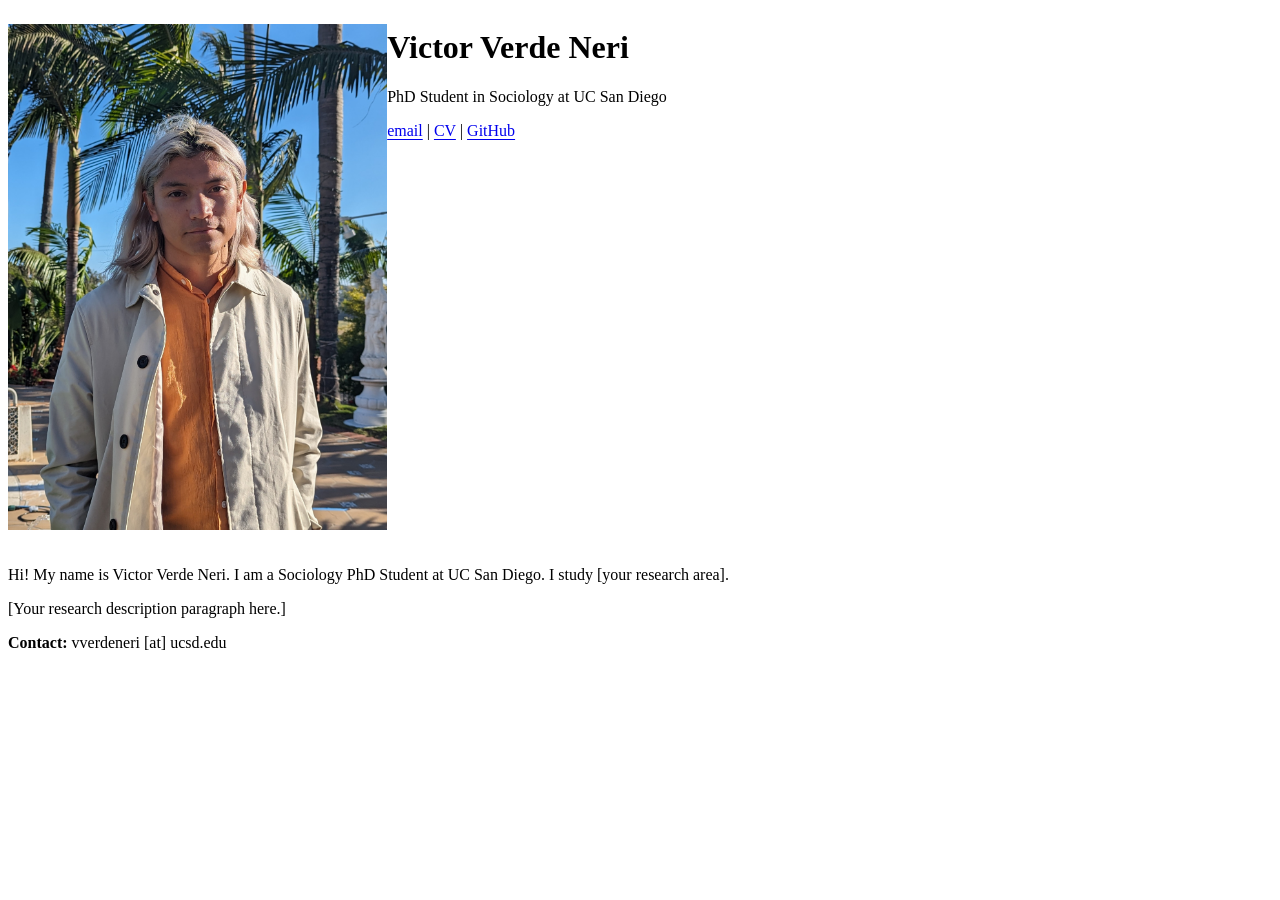
==== docs/index.html @ c23c1cbe "initial site" ====
<!DOCTYPE html>
<html xmlns="http://www.w3.org/1999/xhtml" lang="en" xml:lang="en"><head>

<meta charset="utf-8">
<meta name="generator" content="quarto-1.8.27">

<meta name="viewport" content="width=device-width, initial-scale=1.0, user-scalable=yes">


<title>Victor Verde Neri</title>
<style>
code{white-space: pre-wrap;}
span.smallcaps{font-variant: small-caps;}
div.columns{display: flex; gap: min(4vw, 1.5em);}
div.column{flex: auto; overflow-x: auto;}
div.hanging-indent{margin-left: 1.5em; text-indent: -1.5em;}
ul.task-list{list-style: none;}
ul.task-list li input[type="checkbox"] {
  width: 0.8em;
  margin: 0 0.8em 0.2em -1em; /* quarto-specific, see https://github.com/quarto-dev/quarto-cli/issues/4556 */ 
  vertical-align: middle;
}
.display.math{display: block; text-align: center; margin: 0.5rem auto;}
</style>


<script src="site_libs/clipboard/clipboard.min.js"></script>
<script src="site_libs/quarto-html/tabby.min.js"></script>
<script src="site_libs/quarto-html/popper.min.js"></script>
<script src="site_libs/quarto-html/tippy.umd.min.js"></script>
<script src="site_libs/quarto-html/anchor.min.js"></script>
<link href="site_libs/quarto-html/tippy.css" rel="stylesheet">
<link href="site_libs/quarto-html/light-border.css" rel="stylesheet">
<link href="site_libs/quarto-html/quarto-html-734cb40618f438257b19a1e532635a32.min.css" rel="stylesheet" append-hash="true" data-mode="light">
<link href="site_libs/quarto-html/quarto-syntax-highlighting-ed96de9b727972fe78a7b5d16c58bf87.css" rel="stylesheet" id="quarto-text-highlighting-styles">


</head>

<body>





<div class="columns">
<div class="column" style="width:30%;">
<p><img src="photo.jpg" class="img-fluid"></p>
</div><div class="column" style="width:70%;">
<h1 id="victor-verde-neri">Victor Verde Neri</h1>
<p>PhD Student in Sociology at UC San Diego</p>
<p><a href="mailto:vverdeneri@ucsd.edu">email</a> | <a href=".\cv">CV</a> | <a href="https://github.com/...">GitHub</a></p>
</div>
</div>
<p>Hi! My name is Victor Verde Neri. I am a Sociology PhD Student at UC San Diego. I study [your research area].</p>
<p>[Your research description paragraph here.]</p>
<p><strong>Contact:</strong> vverdeneri [at] ucsd.edu</p>


<script id="quarto-html-after-body" type="application/javascript">
  window.document.addEventListener("DOMContentLoaded", function (event) {
    const tabsets =  window.document.querySelectorAll(".panel-tabset-tabby")
    tabsets.forEach(function(tabset) {
      const tabby = new Tabby('#' + tabset.id);
    });
    const icon = "";
    const anchorJS = new window.AnchorJS();
    anchorJS.options = {
      placement: 'right',
      icon: icon
    };
    anchorJS.add('.anchored');
    const isCodeAnnotation = (el) => {
      for (const clz of el.classList) {
        if (clz.startsWith('code-annotation-')) {                     
          return true;
        }
      }
      return false;
    }
    const onCopySuccess = function(e) {
      // button target
      const button = e.trigger;
      // don't keep focus
      button.blur();
      // flash "checked"
      button.classList.add('code-copy-button-checked');
      var currentTitle = button.getAttribute("title");
      button.setAttribute("title", "Copied!");
      let tooltip;
      if (window.bootstrap) {
        button.setAttribute("data-bs-toggle", "tooltip");
        button.setAttribute("data-bs-placement", "left");
        button.setAttribute("data-bs-title", "Copied!");
        tooltip = new bootstrap.Tooltip(button, 
          { trigger: "manual", 
            customClass: "code-copy-button-tooltip",
            offset: [0, -8]});
        tooltip.show();    
      }
      setTimeout(function() {
        if (tooltip) {
          tooltip.hide();
          button.removeAttribute("data-bs-title");
          button.removeAttribute("data-bs-toggle");
          button.removeAttribute("data-bs-placement");
        }
        button.setAttribute("title", currentTitle);
        button.classList.remove('code-copy-button-checked');
      }, 1000);
      // clear code selection
      e.clearSelection();
    }
    const getTextToCopy = function(trigger) {
      const outerScaffold = trigger.parentElement.cloneNode(true);
      const codeEl = outerScaffold.querySelector('code');
      for (const childEl of codeEl.children) {
        if (isCodeAnnotation(childEl)) {
          childEl.remove();
        }
      }
      return codeEl.innerText;
    }
    const clipboard = new window.ClipboardJS('.code-copy-button:not([data-in-quarto-modal])', {
      text: getTextToCopy
    });
    clipboard.on('success', onCopySuccess);
    if (window.document.getElementById('quarto-embedded-source-code-modal')) {
      const clipboardModal = new window.ClipboardJS('.code-copy-button[data-in-quarto-modal]', {
        text: getTextToCopy,
        container: window.document.getElementById('quarto-embedded-source-code-modal')
      });
      clipboardModal.on('success', onCopySuccess);
    }
      var localhostRegex = new RegExp(/^(?:http|https):\/\/localhost\:?[0-9]*\//);
      var mailtoRegex = new RegExp(/^mailto:/);
        var filterRegex = new RegExp('/' + window.location.host + '/');
      var isInternal = (href) => {
          return filterRegex.test(href) || localhostRegex.test(href) || mailtoRegex.test(href);
      }
      // Inspect non-navigation links and adorn them if external
     var links = window.document.querySelectorAll('a[href]:not(.nav-link):not(.navbar-brand):not(.toc-action):not(.sidebar-link):not(.sidebar-item-toggle):not(.pagination-link):not(.no-external):not([aria-hidden]):not(.dropdown-item):not(.quarto-navigation-tool):not(.about-link)');
      for (var i=0; i<links.length; i++) {
        const link = links[i];
        if (!isInternal(link.href)) {
          // undo the damage that might have been done by quarto-nav.js in the case of
          // links that we want to consider external
          if (link.dataset.originalHref !== undefined) {
            link.href = link.dataset.originalHref;
          }
        }
      }
    function tippyHover(el, contentFn, onTriggerFn, onUntriggerFn) {
      const config = {
        allowHTML: true,
        maxWidth: 500,
        delay: 100,
        arrow: false,
        appendTo: function(el) {
            return el.parentElement;
        },
        interactive: true,
        interactiveBorder: 10,
        theme: 'light-border',
        placement: 'bottom-start',
      };
      if (contentFn) {
        config.content = contentFn;
      }
      if (onTriggerFn) {
        config.onTrigger = onTriggerFn;
      }
      if (onUntriggerFn) {
        config.onUntrigger = onUntriggerFn;
      }
      window.tippy(el, config); 
    }
    const noterefs = window.document.querySelectorAll('a[role="doc-noteref"]');
    for (var i=0; i<noterefs.length; i++) {
      const ref = noterefs[i];
      tippyHover(ref, function() {
        // use id or data attribute instead here
        let href = ref.getAttribute('data-footnote-href') || ref.getAttribute('href');
        try { href = new URL(href).hash; } catch {}
        const id = href.replace(/^#\/?/, "");
        const note = window.document.getElementById(id);
        if (note) {
          return note.innerHTML;
        } else {
          return "";
        }
      });
    }
    const xrefs = window.document.querySelectorAll('a.quarto-xref');
    const processXRef = (id, note) => {
      // Strip column container classes
      const stripColumnClz = (el) => {
        el.classList.remove("page-full", "page-columns");
        if (el.children) {
          for (const child of el.children) {
            stripColumnClz(child);
          }
        }
      }
      stripColumnClz(note)
      if (id === null || id.startsWith('sec-')) {
        // Special case sections, only their first couple elements
        const container = document.createElement("div");
        if (note.children && note.children.length > 2) {
          container.appendChild(note.children[0].cloneNode(true));
          for (let i = 1; i < note.children.length; i++) {
            const child = note.children[i];
            if (child.tagName === "P" && child.innerText === "") {
              continue;
            } else {
              container.appendChild(child.cloneNode(true));
              break;
            }
          }
          if (window.Quarto?.typesetMath) {
            window.Quarto.typesetMath(container);
          }
          return container.innerHTML
        } else {
          if (window.Quarto?.typesetMath) {
            window.Quarto.typesetMath(note);
          }
          return note.innerHTML;
        }
      } else {
        // Remove any anchor links if they are present
        const anchorLink = note.querySelector('a.anchorjs-link');
        if (anchorLink) {
          anchorLink.remove();
        }
        if (window.Quarto?.typesetMath) {
          window.Quarto.typesetMath(note);
        }
        if (note.classList.contains("callout")) {
          return note.outerHTML;
        } else {
          return note.innerHTML;
        }
      }
    }
    for (var i=0; i<xrefs.length; i++) {
      const xref = xrefs[i];
      tippyHover(xref, undefined, function(instance) {
        instance.disable();
        let url = xref.getAttribute('href');
        let hash = undefined; 
        if (url.startsWith('#')) {
          hash = url;
        } else {
          try { hash = new URL(url).hash; } catch {}
        }
        if (hash) {
          const id = hash.replace(/^#\/?/, "");
          const note = window.document.getElementById(id);
          if (note !== null) {
            try {
              const html = processXRef(id, note.cloneNode(true));
              instance.setContent(html);
            } finally {
              instance.enable();
              instance.show();
            }
          } else {
            // See if we can fetch this
            fetch(url.split('#')[0])
            .then(res => res.text())
            .then(html => {
              const parser = new DOMParser();
              const htmlDoc = parser.parseFromString(html, "text/html");
              const note = htmlDoc.getElementById(id);
              if (note !== null) {
                const html = processXRef(id, note);
                instance.setContent(html);
              } 
            }).finally(() => {
              instance.enable();
              instance.show();
            });
          }
        } else {
          // See if we can fetch a full url (with no hash to target)
          // This is a special case and we should probably do some content thinning / targeting
          fetch(url)
          .then(res => res.text())
          .then(html => {
            const parser = new DOMParser();
            const htmlDoc = parser.parseFromString(html, "text/html");
            const note = htmlDoc.querySelector('main.content');
            if (note !== null) {
              // This should only happen for chapter cross references
              // (since there is no id in the URL)
              // remove the first header
              if (note.children.length > 0 && note.children[0].tagName === "HEADER") {
                note.children[0].remove();
              }
              const html = processXRef(null, note);
              instance.setContent(html);
            } 
          }).finally(() => {
            instance.enable();
            instance.show();
          });
        }
      }, function(instance) {
      });
    }
        let selectedAnnoteEl;
        const selectorForAnnotation = ( cell, annotation) => {
          let cellAttr = 'data-code-cell="' + cell + '"';
          let lineAttr = 'data-code-annotation="' +  annotation + '"';
          const selector = 'span[' + cellAttr + '][' + lineAttr + ']';
          return selector;
        }
        const selectCodeLines = (annoteEl) => {
          const doc = window.document;
          const targetCell = annoteEl.getAttribute("data-target-cell");
          const targetAnnotation = annoteEl.getAttribute("data-target-annotation");
          const annoteSpan = window.document.querySelector(selectorForAnnotation(targetCell, targetAnnotation));
          const lines = annoteSpan.getAttribute("data-code-lines").split(",");
          const lineIds = lines.map((line) => {
            return targetCell + "-" + line;
          })
          let top = null;
          let height = null;
          let parent = null;
          if (lineIds.length > 0) {
              //compute the position of the single el (top and bottom and make a div)
              const el = window.document.getElementById(lineIds[0]);
              top = el.offsetTop;
              height = el.offsetHeight;
              parent = el.parentElement.parentElement;
            if (lineIds.length > 1) {
              const lastEl = window.document.getElementById(lineIds[lineIds.length - 1]);
              const bottom = lastEl.offsetTop + lastEl.offsetHeight;
              height = bottom - top;
            }
            if (top !== null && height !== null && parent !== null) {
              // cook up a div (if necessary) and position it 
              let div = window.document.getElementById("code-annotation-line-highlight");
              if (div === null) {
                div = window.document.createElement("div");
                div.setAttribute("id", "code-annotation-line-highlight");
                div.style.position = 'absolute';
                parent.appendChild(div);
              }
              div.style.top = top - 2 + "px";
              div.style.height = height + 4 + "px";
              div.style.left = 0;
              let gutterDiv = window.document.getElementById("code-annotation-line-highlight-gutter");
              if (gutterDiv === null) {
                gutterDiv = window.document.createElement("div");
                gutterDiv.setAttribute("id", "code-annotation-line-highlight-gutter");
                gutterDiv.style.position = 'absolute';
                const codeCell = window.document.getElementById(targetCell);
                const gutter = codeCell.querySelector('.code-annotation-gutter');
                gutter.appendChild(gutterDiv);
              }
              gutterDiv.style.top = top - 2 + "px";
              gutterDiv.style.height = height + 4 + "px";
            }
            selectedAnnoteEl = annoteEl;
          }
        };
        const unselectCodeLines = () => {
          const elementsIds = ["code-annotation-line-highlight", "code-annotation-line-highlight-gutter"];
          elementsIds.forEach((elId) => {
            const div = window.document.getElementById(elId);
            if (div) {
              div.remove();
            }
          });
          selectedAnnoteEl = undefined;
        };
          // Handle positioning of the toggle
      window.addEventListener(
        "resize",
        throttle(() => {
          elRect = undefined;
          if (selectedAnnoteEl) {
            selectCodeLines(selectedAnnoteEl);
          }
        }, 10)
      );
      function throttle(fn, ms) {
      let throttle = false;
      let timer;
        return (...args) => {
          if(!throttle) { // first call gets through
              fn.apply(this, args);
              throttle = true;
          } else { // all the others get throttled
              if(timer) clearTimeout(timer); // cancel #2
              timer = setTimeout(() => {
                fn.apply(this, args);
                timer = throttle = false;
              }, ms);
          }
        };
      }
        // Attach click handler to the DT
        const annoteDls = window.document.querySelectorAll('dt[data-target-cell]');
        for (const annoteDlNode of annoteDls) {
          annoteDlNode.addEventListener('click', (event) => {
            const clickedEl = event.target;
            if (clickedEl !== selectedAnnoteEl) {
              unselectCodeLines();
              const activeEl = window.document.querySelector('dt[data-target-cell].code-annotation-active');
              if (activeEl) {
                activeEl.classList.remove('code-annotation-active');
              }
              selectCodeLines(clickedEl);
              clickedEl.classList.add('code-annotation-active');
            } else {
              // Unselect the line
              unselectCodeLines();
              clickedEl.classList.remove('code-annotation-active');
            }
          });
        }
    const findCites = (el) => {
      const parentEl = el.parentElement;
      if (parentEl) {
        const cites = parentEl.dataset.cites;
        if (cites) {
          return {
            el,
            cites: cites.split(' ')
          };
        } else {
          return findCites(el.parentElement)
        }
      } else {
        return undefined;
      }
    };
    var bibliorefs = window.document.querySelectorAll('a[role="doc-biblioref"]');
    for (var i=0; i<bibliorefs.length; i++) {
      const ref = bibliorefs[i];
      const citeInfo = findCites(ref);
      if (citeInfo) {
        tippyHover(citeInfo.el, function() {
          var popup = window.document.createElement('div');
          citeInfo.cites.forEach(function(cite) {
            var citeDiv = window.document.createElement('div');
            citeDiv.classList.add('hanging-indent');
            citeDiv.classList.add('csl-entry');
            var biblioDiv = window.document.getElementById('ref-' + cite);
            if (biblioDiv) {
              citeDiv.innerHTML = biblioDiv.innerHTML;
            }
            popup.appendChild(citeDiv);
          });
          return popup.innerHTML;
        });
      }
    }
  });
  </script>




</body></html>
---- docs/site_libs/quarto-html/tippy.css ----
.tippy-box[data-animation=fade][data-state=hidden]{opacity:0}[data-tippy-root]{max-width:calc(100vw - 10px)}.tippy-box{position:relative;background-color:#333;color:#fff;border-radius:4px;font-size:14px;line-height:1.4;white-space:normal;outline:0;transition-property:transform,visibility,opacity}.tippy-box[data-placement^=top]>.tippy-arrow{bottom:0}.tippy-box[data-placement^=top]>.tippy-arrow:before{bottom:-7px;left:0;border-width:8px 8px 0;border-top-color:initial;transform-origin:center top}.tippy-box[data-placement^=bottom]>.tippy-arrow{top:0}.tippy-box[data-placement^=bottom]>.tippy-arrow:before{top:-7px;left:0;border-width:0 8px 8px;border-bottom-color:initial;transform-origin:center bottom}.tippy-box[data-placement^=left]>.tippy-arrow{right:0}.tippy-box[data-placement^=left]>.tippy-arrow:before{border-width:8px 0 8px 8px;border-left-color:initial;right:-7px;transform-origin:center left}.tippy-box[data-placement^=right]>.tippy-arrow{left:0}.tippy-box[data-placement^=right]>.tippy-arrow:before{left:-7px;border-width:8px 8px 8px 0;border-right-color:initial;transform-origin:center right}.tippy-box[data-inertia][data-state=visible]{transition-timing-function:cubic-bezier(.54,1.5,.38,1.11)}.tippy-arrow{width:16px;height:16px;color:#333}.tippy-arrow:before{content:"";position:absolute;border-color:transparent;border-style:solid}.tippy-content{position:relative;padding:5px 9px;z-index:1}
---- docs/site_libs/quarto-html/light-border.css ----
.tippy-box[data-theme~=light-border]{background-color:#fff;background-clip:padding-box;border:1px solid rgba(0,8,16,.15);color:#333;box-shadow:0 4px 14px -2px rgba(0,8,16,.08)}.tippy-box[data-theme~=light-border]>.tippy-backdrop{background-color:#fff}.tippy-box[data-theme~=light-border]>.tippy-arrow:after,.tippy-box[data-theme~=light-border]>.tippy-svg-arrow:after{content:"";position:absolute;z-index:-1}.tippy-box[data-theme~=light-border]>.tippy-arrow:after{border-color:transparent;border-style:solid}.tippy-box[data-theme~=light-border][data-placement^=top]>.tippy-arrow:before{border-top-color:#fff}.tippy-box[data-theme~=light-border][data-placement^=top]>.tippy-arrow:after{border-top-color:rgba(0,8,16,.2);border-width:7px 7px 0;top:17px;left:1px}.tippy-box[data-theme~=light-border][data-placement^=top]>.tippy-svg-arrow>svg{top:16px}.tippy-box[data-theme~=light-border][data-placement^=top]>.tippy-svg-arrow:after{top:17px}.tippy-box[data-theme~=light-border][data-placement^=bottom]>.tippy-arrow:before{border-bottom-color:#fff;bottom:16px}.tippy-box[data-theme~=light-border][data-placement^=bottom]>.tippy-arrow:after{border-bottom-color:rgba(0,8,16,.2);border-width:0 7px 7px;bottom:17px;left:1px}.tippy-box[data-theme~=light-border][data-placement^=bottom]>.tippy-svg-arrow>svg{bottom:16px}.tippy-box[data-theme~=light-border][data-placement^=bottom]>.tippy-svg-arrow:after{bottom:17px}.tippy-box[data-theme~=light-border][data-placement^=left]>.tippy-arrow:before{border-left-color:#fff}.tippy-box[data-theme~=light-border][data-placement^=left]>.tippy-arrow:after{border-left-color:rgba(0,8,16,.2);border-width:7px 0 7px 7px;left:17px;top:1px}.tippy-box[data-theme~=light-border][data-placement^=left]>.tippy-svg-arrow>svg{left:11px}.tippy-box[data-theme~=light-border][data-placement^=left]>.tippy-svg-arrow:after{left:12px}.tippy-box[data-theme~=light-border][data-placement^=right]>.tippy-arrow:before{border-right-color:#fff;right:16px}.tippy-box[data-theme~=light-border][data-placement^=right]>.tippy-arrow:after{border-width:7px 7px 7px 0;right:17px;top:1px;border-right-color:rgba(0,8,16,.2)}.tippy-box[data-theme~=light-border][data-placement^=right]>.tippy-svg-arrow>svg{right:11px}.tippy-box[data-theme~=light-border][data-placement^=right]>.tippy-svg-arrow:after{right:12px}.tippy-box[data-theme~=light-border]>.tippy-svg-arrow{fill:#fff}.tippy-box[data-theme~=light-border]>.tippy-svg-arrow:after{background-image:url([data-uri]);background-size:16px 6px;width:16px;height:6px}
---- docs/site_libs/quarto-html/quarto-html-734cb40618f438257b19a1e532635a32.min.css ----
.top-right{position:absolute;top:1em;right:1em}.visually-hidden{border:0;clip:rect(0 0 0 0);height:auto;margin:0;overflow:hidden;padding:0;position:absolute;width:1px;white-space:nowrap}.hidden{display:none !important}.zindex-bottom{z-index:-1 !important}figure.figure{display:block}.quarto-layout-panel{margin-bottom:1em}.quarto-layout-panel>figure{width:100%}.quarto-layout-panel>figure>figcaption,.quarto-layout-panel>.panel-caption{margin-top:10pt}.quarto-layout-panel>.table-caption{margin-top:0px}.table-caption p{margin-bottom:.5em}.quarto-layout-row{display:flex;flex-direction:row;align-items:flex-start}.quarto-layout-valign-top{align-items:flex-start}.quarto-layout-valign-bottom{align-items:flex-end}.quarto-layout-valign-center{align-items:center}.quarto-layout-cell{position:relative;margin-right:20px}.quarto-layout-cell:last-child{margin-right:0}.quarto-layout-cell figure,.quarto-layout-cell>p{margin:.2em}.quarto-layout-cell img{max-width:100%}.quarto-layout-cell .html-widget{width:100% !important}.quarto-layout-cell div figure p{margin:0}.quarto-layout-cell figure{display:block;margin-inline-start:0;margin-inline-end:0}.quarto-layout-cell table{display:inline-table}.quarto-layout-cell-subref figcaption,figure .quarto-layout-row figure figcaption{text-align:center;font-style:italic}.quarto-figure{position:relative;margin-bottom:1em}.quarto-figure>figure{width:100%;margin-bottom:0}.quarto-figure-left>figure>p,.quarto-figure-left>figure>div{text-align:left}.quarto-figure-center>figure>p,.quarto-figure-center>figure>div{text-align:center}.quarto-figure-right>figure>p,.quarto-figure-right>figure>div{text-align:right}.quarto-figure>figure>div.cell-annotation,.quarto-figure>figure>div code{text-align:left}figure>p:empty{display:none}figure>p:first-child{margin-top:0;margin-bottom:0}figure>figcaption.quarto-float-caption-bottom{margin-bottom:.5em}figure>figcaption.quarto-float-caption-top{margin-top:.5em}div[id^=tbl-]{position:relative}.quarto-figure>.anchorjs-link{position:absolute;top:.6em;right:.5em}div[id^=tbl-]>.anchorjs-link{position:absolute;top:.7em;right:.3em}.quarto-figure:hover>.anchorjs-link,div[id^=tbl-]:hover>.anchorjs-link,h2:hover>.anchorjs-link,h3:hover>.anchorjs-link,h4:hover>.anchorjs-link,h5:hover>.anchorjs-link,h6:hover>.anchorjs-link,.reveal-anchorjs-link>.anchorjs-link{opacity:1}#title-block-header{margin-block-end:1rem;position:relative;margin-top:-1px}#title-block-header .abstract{margin-block-start:1rem}#title-block-header .abstract .abstract-title{font-weight:600}#title-block-header a{text-decoration:none}#title-block-header .author,#title-block-header .date,#title-block-header .doi{margin-block-end:.2rem}#title-block-header .quarto-title-block>div{display:flex}#title-block-header .quarto-title-block>div>h1{flex-grow:1}#title-block-header .quarto-title-block>div>button{flex-shrink:0;height:2.25rem;margin-top:0}tr.header>th>p:last-of-type{margin-bottom:0px}table,table.table{margin-top:.5rem;margin-bottom:.5rem}caption,.table-caption{padding-top:.5rem;padding-bottom:.5rem;text-align:center}figure.quarto-float-tbl figcaption.quarto-float-caption-top{margin-top:.5rem;margin-bottom:.25rem;text-align:center}figure.quarto-float-tbl figcaption.quarto-float-caption-bottom{padding-top:.25rem;margin-bottom:.5rem;text-align:center}.utterances{max-width:none;margin-left:-8px}iframe{margin-bottom:1em}details{margin-bottom:1em}details[show]{margin-bottom:0}details>summary{color:rgb(110.5,110.5,110.5)}details>summary>p:only-child{display:inline}div.code-copy-outer-scaffold{position:relative}dd code:not(.sourceCode),p code:not(.sourceCode){white-space:pre-wrap}code{white-space:pre}@media print{code{white-space:pre-wrap}}pre>code{display:block}pre>code.sourceCode{white-space:pre}pre>code.sourceCode>span>a:first-child::before{text-decoration:none}pre.code-overflow-wrap>code.sourceCode{white-space:pre-wrap}pre.code-overflow-scroll>code.sourceCode{white-space:pre}code a:any-link{color:inherit;text-decoration:none}code a:hover{color:inherit;text-decoration:underline}ul.task-list{padding-left:1em}[data-tippy-root]{display:inline-block}.tippy-content .footnote-back{display:none}.footnote-back{margin-left:.2em}.tippy-content{overflow-x:auto}.quarto-embedded-source-code{display:none}.quarto-unresolved-ref{font-weight:600}.quarto-cover-image{max-width:35%;float:right;margin-left:30px}.cell-output-display .widget-subarea{margin-bottom:1em}.cell-output-display:not(.no-overflow-x),.knitsql-table:not(.no-overflow-x){overflow-x:auto}.panel-input{margin-bottom:1em}.panel-input>div,.panel-input>div>div{display:inline-block;vertical-align:top;padding-right:12px}.panel-input>p:last-child{margin-bottom:0}.layout-sidebar{margin-bottom:1em}.layout-sidebar .tab-content{border:none}.tab-content>.page-columns.active{display:grid}div.sourceCode>iframe{width:100%;height:300px;margin-bottom:-0.5em}a{text-underline-offset:3px}.callout pre.sourceCode{padding-left:0}div.ansi-escaped-output{font-family:monospace;display:block}/*!
*
* ansi colors from IPython notebook's
*
* we also add `bright-[color]-` synonyms for the `-[color]-intense` classes since
* that seems to be what ansi_up emits
*
*/.ansi-black-fg{color:#3e424d}.ansi-black-bg{background-color:#3e424d}.ansi-black-intense-black,.ansi-bright-black-fg{color:#282c36}.ansi-black-intense-black,.ansi-bright-black-bg{background-color:#282c36}.ansi-red-fg{color:#e75c58}.ansi-red-bg{background-color:#e75c58}.ansi-red-intense-red,.ansi-bright-red-fg{color:#b22b31}.ansi-red-intense-red,.ansi-bright-red-bg{background-color:#b22b31}.ansi-green-fg{color:#00a250}.ansi-green-bg{background-color:#00a250}.ansi-green-intense-green,.ansi-bright-green-fg{color:#007427}.ansi-green-intense-green,.ansi-bright-green-bg{background-color:#007427}.ansi-yellow-fg{color:#ddb62b}.ansi-yellow-bg{background-color:#ddb62b}.ansi-yellow-intense-yellow,.ansi-bright-yellow-fg{color:#b27d12}.ansi-yellow-intense-yellow,.ansi-bright-yellow-bg{background-color:#b27d12}.ansi-blue-fg{color:#208ffb}.ansi-blue-bg{background-color:#208ffb}.ansi-blue-intense-blue,.ansi-bright-blue-fg{color:#0065ca}.ansi-blue-intense-blue,.ansi-bright-blue-bg{background-color:#0065ca}.ansi-magenta-fg{color:#d160c4}.ansi-magenta-bg{background-color:#d160c4}.ansi-magenta-intense-magenta,.ansi-bright-magenta-fg{color:#a03196}.ansi-magenta-intense-magenta,.ansi-bright-magenta-bg{background-color:#a03196}.ansi-cyan-fg{color:#60c6c8}.ansi-cyan-bg{background-color:#60c6c8}.ansi-cyan-intense-cyan,.ansi-bright-cyan-fg{color:#258f8f}.ansi-cyan-intense-cyan,.ansi-bright-cyan-bg{background-color:#258f8f}.ansi-white-fg{color:#c5c1b4}.ansi-white-bg{background-color:#c5c1b4}.ansi-white-intense-white,.ansi-bright-white-fg{color:#a1a6b2}.ansi-white-intense-white,.ansi-bright-white-bg{background-color:#a1a6b2}.ansi-default-inverse-fg{color:#fff}.ansi-default-inverse-bg{background-color:#000}.ansi-bold{font-weight:bold}.ansi-underline{text-decoration:underline}:root{--quarto-body-bg: #fff;--quarto-body-color: #222;--quarto-text-muted: rgb(110.5, 110.5, 110.5);--quarto-border-color: rgb(110.5, 110.5, 110.5);--quarto-border-width: 1px;--quarto-border-radius: 4px}table.gt_table{color:var(--quarto-body-color);font-size:1em;width:100%;background-color:rgba(0,0,0,0);border-top-width:inherit;border-bottom-width:inherit;border-color:var(--quarto-border-color)}table.gt_table th.gt_column_spanner_outer{color:var(--quarto-body-color);background-color:rgba(0,0,0,0);border-top-width:inherit;border-bottom-width:inherit;border-color:var(--quarto-border-color)}table.gt_table th.gt_col_heading{color:var(--quarto-body-color);font-weight:bold;background-color:rgba(0,0,0,0)}table.gt_table thead.gt_col_headings{border-bottom:1px solid currentColor;border-top-width:inherit;border-top-color:var(--quarto-border-color)}table.gt_table thead.gt_col_headings:not(:first-child){border-top-width:1px;border-top-color:var(--quarto-border-color)}table.gt_table td.gt_row{border-bottom-width:1px;border-bottom-color:var(--quarto-border-color);border-top-width:0px}table.gt_table tbody.gt_table_body{border-top-width:1px;border-bottom-width:1px;border-bottom-color:var(--quarto-border-color);border-top-color:currentColor}div.columns{display:initial;gap:initial}div.column{display:inline-block;overflow-x:initial;vertical-align:top;width:50%}.code-annotation-tip-content{word-wrap:break-word}.code-annotation-container-hidden{display:none !important}dl.code-annotation-container-grid{display:grid;grid-template-columns:min-content auto}dl.code-annotation-container-grid dt{grid-column:1}dl.code-annotation-container-grid dd{grid-column:2}pre.sourceCode.code-annotation-code{padding-right:0}code.sourceCode .code-annotation-anchor{z-index:100;position:relative;float:right;background-color:rgba(0,0,0,0)}input[type=checkbox]{margin-right:.5ch}:root{--mermaid-bg-color: #fff;--mermaid-edge-color: #999;--mermaid-node-fg-color: #222;--mermaid-fg-color: #222;--mermaid-fg-color--lighter: rgb(59.5, 59.5, 59.5);--mermaid-fg-color--lightest: #555555;--mermaid-font-family: sans-serif;--mermaid-label-bg-color: #fff;--mermaid-label-fg-color: #468;--mermaid-node-bg-color: rgba(68, 102, 136, 0.1);--mermaid-node-fg-color: #222}@media print{:root{font-size:11pt}#quarto-sidebar,#TOC,.nav-page{display:none}.page-columns .content{grid-column-start:page-start}.fixed-top{position:relative}.panel-caption,.figure-caption,figcaption{color:#666}}.code-copy-button{position:absolute;top:0;right:0;border:0;margin-top:5px;margin-right:5px;background-color:rgba(0,0,0,0);z-index:3}.code-copy-button-tooltip{font-size:.75em}div.code-copy-outer-scaffold:hover>.code-copy-button>.bi::before{display:inline-block;height:1rem;width:1rem;content:"";vertical-align:-0.125em;background-image:url('data:image/svg+xml,<svg xmlns="http://www.w3.org/2000/svg" width="16" height="16" fill="rgb(111, 111, 111)" viewBox="0 0 16 16"><path d="M4 1.5H3a2 2 0 0 0-2 2V14a2 2 0 0 0 2 2h10a2 2 0 0 0 2-2V3.5a2 2 0 0 0-2-2h-1v1h1a1 1 0 0 1 1 1V14a1 1 0 0 1-1 1H3a1 1 0 0 1-1-1V3.5a1 1 0 0 1 1-1h1v-1z"/><path d="M9.5 1a.5.5 0 0 1 .5.5v1a.5.5 0 0 1-.5.5h-3a.5.5 0 0 1-.5-.5v-1a.5.5 0 0 1 .5-.5h3zm-3-1A1.5 1.5 0 0 0 5 1.5v1A1.5 1.5 0 0 0 6.5 4h3A1.5 1.5 0 0 0 11 2.5v-1A1.5 1.5 0 0 0 9.5 0h-3z"/></svg>');background-repeat:no-repeat;background-size:1rem 1rem}div.code-copy-outer-scaffold:hover>.code-copy-button-checked>.bi::before{background-image:url('data:image/svg+xml,<svg xmlns="http://www.w3.org/2000/svg" width="16" height="16" fill="rgb(111, 111, 111)" viewBox="0 0 16 16"><path d="M13.854 3.646a.5.5 0 0 1 0 .708l-7 7a.5.5 0 0 1-.708 0l-3.5-3.5a.5.5 0 1 1 .708-.708L6.5 10.293l6.646-6.647a.5.5 0 0 1 .708 0z"/></svg>')}div.code-copy-outer-scaffold:hover>.code-copy-button:hover>.bi::before{background-image:url('data:image/svg+xml,<svg xmlns="http://www.w3.org/2000/svg" width="16" height="16" fill="rgb(13, 110, 253)" viewBox="0 0 16 16"><path d="M4 1.5H3a2 2 0 0 0-2 2V14a2 2 0 0 0 2 2h10a2 2 0 0 0 2-2V3.5a2 2 0 0 0-2-2h-1v1h1a1 1 0 0 1 1 1V14a1 1 0 0 1-1 1H3a1 1 0 0 1-1-1V3.5a1 1 0 0 1 1-1h1v-1z"/><path d="M9.5 1a.5.5 0 0 1 .5.5v1a.5.5 0 0 1-.5.5h-3a.5.5 0 0 1-.5-.5v-1a.5.5 0 0 1 .5-.5h3zm-3-1A1.5 1.5 0 0 0 5 1.5v1A1.5 1.5 0 0 0 6.5 4h3A1.5 1.5 0 0 0 11 2.5v-1A1.5 1.5 0 0 0 9.5 0h-3z"/></svg>')}div.code-copy-outer-scaffold:hover>.code-copy-button-checked:hover>.bi::before{background-image:url('data:image/svg+xml,<svg xmlns="http://www.w3.org/2000/svg" width="16" height="16" fill="rgb(13, 110, 253)"  viewBox="0 0 16 16"><path d="M13.854 3.646a.5.5 0 0 1 0 .708l-7 7a.5.5 0 0 1-.708 0l-3.5-3.5a.5.5 0 1 1 .708-.708L6.5 10.293l6.646-6.647a.5.5 0 0 1 .708 0z"/></svg>')}.panel-tabset [role=tablist]{border-bottom:1px solid #dee2e6;list-style:none;margin:0;padding:0;width:100%}.panel-tabset [role=tablist] *{-webkit-box-sizing:border-box;box-sizing:border-box}@media(min-width: 30em){.panel-tabset [role=tablist] li{display:inline-block}}.panel-tabset [role=tab]{border:1px solid rgba(0,0,0,0);border-top-color:#dee2e6;display:block;padding:.5em 1em;text-decoration:none}@media(min-width: 30em){.panel-tabset [role=tab]{border-top-color:rgba(0,0,0,0);display:inline-block;margin-bottom:-1px}}.panel-tabset [role=tab][aria-selected=true]{background-color:#dee2e6}@media(min-width: 30em){.panel-tabset [role=tab][aria-selected=true]{background-color:rgba(0,0,0,0);border:1px solid #dee2e6;border-bottom-color:#fff}}@media(min-width: 30em){.panel-tabset [role=tab]:hover:not([aria-selected=true]){border:1px solid #dee2e6}}.img-fluid{max-width:100%;height:auto}:root{--quarto-scss-export-body-bg: #fff;--quarto-scss-export-body-color: #222;--quarto-scss-export-text-muted: rgb(110.5, 110.5, 110.5);--quarto-scss-export-border-color: rgb(110.5, 110.5, 110.5);--quarto-scss-export-table-border-color: rgb(110.5, 110.5, 110.5);--quarto-scss-export-btn-code-copy-color: rgb(110.5, 110.5, 110.5);--quarto-scss-export-btn-code-copy-color-active: #0d6efd;--quarto-scss-export-primary: #468;--quarto-scss-export-secondary: #999;--quarto-scss-export-mermaid-bg-color: #fff;--quarto-scss-export-mermaid-edge-color: #999;--quarto-scss-export-mermaid-node-fg-color: #222;--quarto-scss-export-mermaid-fg-color: #222;--quarto-scss-export-mermaid-fg-color--lighter: rgb(59.5, 59.5, 59.5);--quarto-scss-export-mermaid-fg-color--lightest: #555555;--quarto-scss-export-mermaid-label-bg-color: #fff;--quarto-scss-export-mermaid-label-fg-color: #468;--quarto-scss-export-mermaid-node-bg-color: rgba(68, 102, 136, 0.1);--quarto-scss-export-tabset-border-color: rgb(222, 226, 230)}
---- docs/site_libs/quarto-html/quarto-syntax-highlighting-ed96de9b727972fe78a7b5d16c58bf87.css ----
/* quarto syntax highlight colors */
:root {
  --quarto-hl-ot-color: #003B4F;
  --quarto-hl-at-color: #657422;
  --quarto-hl-ss-color: #20794D;
  --quarto-hl-an-color: #5E5E5E;
  --quarto-hl-fu-color: #4758AB;
  --quarto-hl-st-color: #20794D;
  --quarto-hl-cf-color: #003B4F;
  --quarto-hl-op-color: #5E5E5E;
  --quarto-hl-er-color: #AD0000;
  --quarto-hl-bn-color: #AD0000;
  --quarto-hl-al-color: #AD0000;
  --quarto-hl-va-color: #111111;
  --quarto-hl-bu-color: inherit;
  --quarto-hl-ex-color: inherit;
  --quarto-hl-pp-color: #AD0000;
  --quarto-hl-in-color: #5E5E5E;
  --quarto-hl-vs-color: #20794D;
  --quarto-hl-wa-color: #5E5E5E;
  --quarto-hl-do-color: #5E5E5E;
  --quarto-hl-im-color: #00769E;
  --quarto-hl-ch-color: #20794D;
  --quarto-hl-dt-color: #AD0000;
  --quarto-hl-fl-color: #AD0000;
  --quarto-hl-co-color: #5E5E5E;
  --quarto-hl-cv-color: #5E5E5E;
  --quarto-hl-cn-color: #8f5902;
  --quarto-hl-sc-color: #5E5E5E;
  --quarto-hl-dv-color: #AD0000;
  --quarto-hl-kw-color: #003B4F;
}

/* other quarto variables */
:root {
  --quarto-font-monospace: SFMono-Regular, Menlo, Monaco, Consolas, "Liberation Mono", "Courier New", monospace;
}

/* syntax highlight based on Pandoc's rules */
pre > code.sourceCode > span {
  color: #003B4F;
}

code.sourceCode > span {
  color: #003B4F;
}

div.sourceCode,
div.sourceCode pre.sourceCode {
  color: #003B4F;
}

/* Normal */
code span {
  color: #003B4F;
}

/* Alert */
code span.al {
  color: #AD0000;
  font-style: inherit;
}

/* Annotation */
code span.an {
  color: #5E5E5E;
  font-style: inherit;
}

/* Attribute */
code span.at {
  color: #657422;
  font-style: inherit;
}

/* BaseN */
code span.bn {
  color: #AD0000;
  font-style: inherit;
}

/* BuiltIn */
code span.bu {
  font-style: inherit;
}

/* ControlFlow */
code span.cf {
  color: #003B4F;
  font-weight: bold;
  font-style: inherit;
}

/* Char */
code span.ch {
  color: #20794D;
  font-style: inherit;
}

/* Constant */
code span.cn {
  color: #8f5902;
  font-style: inherit;
}

/* Comment */
code span.co {
  color: #5E5E5E;
  font-style: inherit;
}

/* CommentVar */
code span.cv {
  color: #5E5E5E;
  font-style: italic;
}

/* Documentation */
code span.do {
  color: #5E5E5E;
  font-style: italic;
}

/* DataType */
code span.dt {
  color: #AD0000;
  font-style: inherit;
}

/* DecVal */
code span.dv {
  color: #AD0000;
  font-style: inherit;
}

/* Error */
code span.er {
  color: #AD0000;
  font-style: inherit;
}

/* Extension */
code span.ex {
  font-style: inherit;
}

/* Float */
code span.fl {
  color: #AD0000;
  font-style: inherit;
}

/* Function */
code span.fu {
  color: #4758AB;
  font-style: inherit;
}

/* Import */
code span.im {
  color: #00769E;
  font-style: inherit;
}

/* Information */
code span.in {
  color: #5E5E5E;
  font-style: inherit;
}

/* Keyword */
code span.kw {
  color: #003B4F;
  font-weight: bold;
  font-style: inherit;
}

/* Operator */
code span.op {
  color: #5E5E5E;
  font-style: inherit;
}

/* Other */
code span.ot {
  color: #003B4F;
  font-style: inherit;
}

/* Preprocessor */
code span.pp {
  color: #AD0000;
  font-style: inherit;
}

/* SpecialChar */
code span.sc {
  color: #5E5E5E;
  font-style: inherit;
}

/* SpecialString */
code span.ss {
  color: #20794D;
  font-style: inherit;
}

/* String */
code span.st {
  color: #20794D;
  font-style: inherit;
}

/* Variable */
code span.va {
  color: #111111;
  font-style: inherit;
}

/* VerbatimString */
code span.vs {
  color: #20794D;
  font-style: inherit;
}

/* Warning */
code span.wa {
  color: #5E5E5E;
  font-style: italic;
}

.prevent-inlining {
  content: "</";
}

/*# sourceMappingURL=0920dd6d7437995b8cdf7429764427b1.css.map */
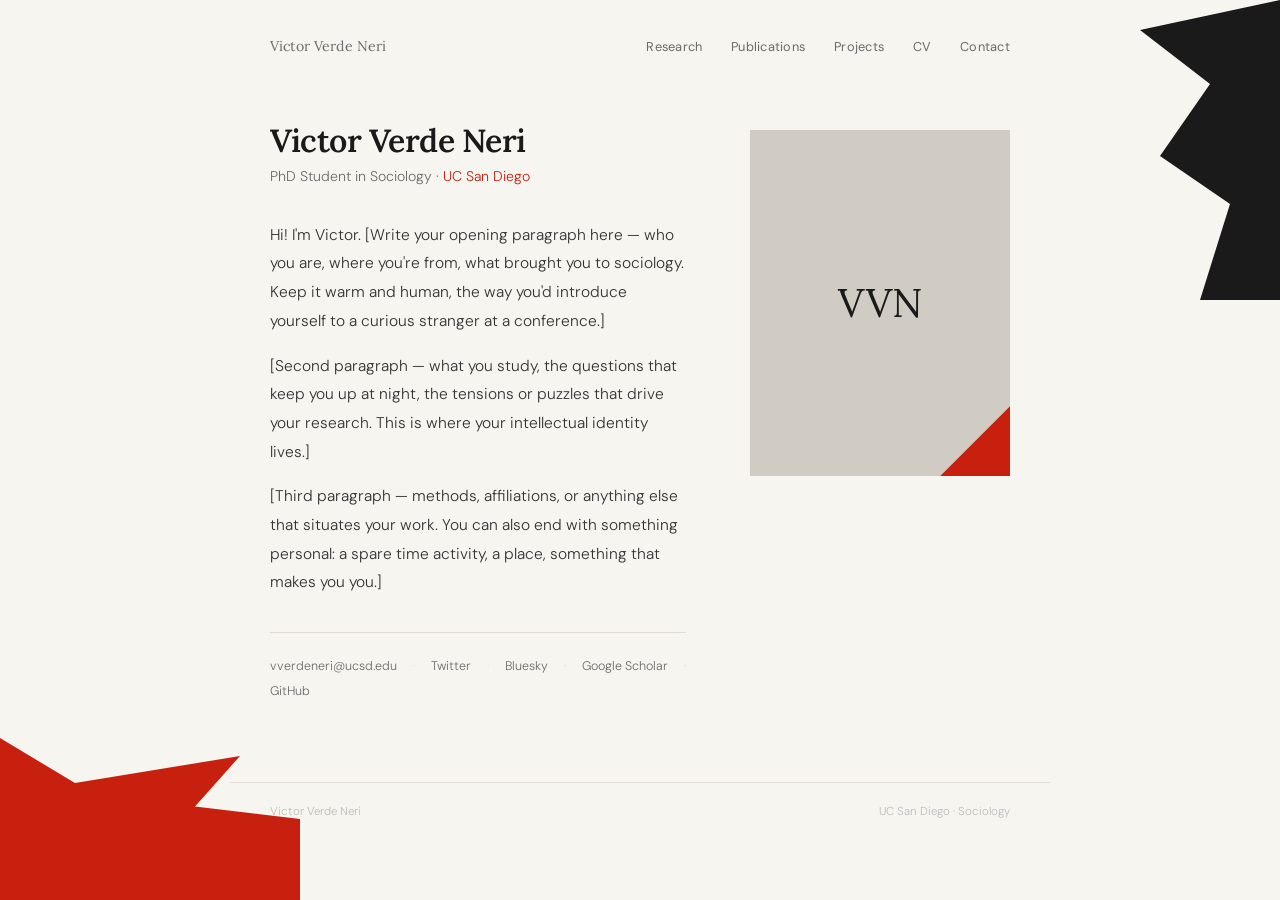
==== commit d3b554ee: "manual docs build" ====
--- a/docs/index.html
+++ b/docs/index.html
@@ -1,468 +1,311 @@
 <!DOCTYPE html>
-<html xmlns="http://www.w3.org/1999/xhtml" lang="en" xml:lang="en"><head>
-
-<meta charset="utf-8">
-<meta name="generator" content="quarto-1.8.27">
-
-<meta name="viewport" content="width=device-width, initial-scale=1.0, user-scalable=yes">
-
-
-<title>Victor Verde Neri</title>
-<style>
-code{white-space: pre-wrap;}
-span.smallcaps{font-variant: small-caps;}
-div.columns{display: flex; gap: min(4vw, 1.5em);}
-div.column{flex: auto; overflow-x: auto;}
-div.hanging-indent{margin-left: 1.5em; text-indent: -1.5em;}
-ul.task-list{list-style: none;}
-ul.task-list li input[type="checkbox"] {
-  width: 0.8em;
-  margin: 0 0.8em 0.2em -1em; /* quarto-specific, see https://github.com/quarto-dev/quarto-cli/issues/4556 */ 
-  vertical-align: middle;
-}
-.display.math{display: block; text-align: center; margin: 0.5rem auto;}
-</style>
-
-
-<script src="site_libs/clipboard/clipboard.min.js"></script>
-<script src="site_libs/quarto-html/tabby.min.js"></script>
-<script src="site_libs/quarto-html/popper.min.js"></script>
-<script src="site_libs/quarto-html/tippy.umd.min.js"></script>
-<script src="site_libs/quarto-html/anchor.min.js"></script>
-<link href="site_libs/quarto-html/tippy.css" rel="stylesheet">
-<link href="site_libs/quarto-html/light-border.css" rel="stylesheet">
-<link href="site_libs/quarto-html/quarto-html-734cb40618f438257b19a1e532635a32.min.css" rel="stylesheet" append-hash="true" data-mode="light">
-<link href="site_libs/quarto-html/quarto-syntax-highlighting-ed96de9b727972fe78a7b5d16c58bf87.css" rel="stylesheet" id="quarto-text-highlighting-styles">
-
-
+<html lang="en">
+<head>
+  <meta charset="UTF-8">
+  <meta name="viewport" content="width=device-width, initial-scale=1.0">
+  <title>Victor Verde Neri</title>
+  <link href="https://fonts.googleapis.com/css2?family=Lora:ital,wght@0,400;0,600;1,400&family=DM+Sans:opsz,wght@9..40,300;9..40,400;9..40,500&display=swap" rel="stylesheet">
+  <style>
+    *, *::before, *::after { box-sizing: border-box; margin: 0; padding: 0; }
+
+    :root {
+      --cream: #F7F5F0;
+      --red:   #C8200E;
+      --black: #1a1a1a;
+      --ink:   #1a1a1a;
+      --muted: #6b6b6b;
+      --rule:  #e0ddd8;
+    }
+
+    html { font-size: 16px; scroll-behavior: smooth; }
+
+    body {
+      background: var(--cream);
+      color: var(--ink);
+      font-family: 'DM Sans', sans-serif;
+      font-weight: 300;
+      line-height: 1.7;
+      min-height: 100vh;
+      position: relative;
+      overflow-x: hidden;
+    }
+
+    /* ── CONSTRUCTIVIST SHAPES ── */
+
+    /* Shape 1: jagged black shard, top-right.
+       Like the heavy torn blocks in the poster references. */
+    body::before {
+      content: "";
+      position: fixed;
+      top: 0;
+      right: 0;
+      width: 200px;
+      height: 300px;
+      background: var(--black);
+      clip-path: polygon(
+        100% 0%,
+        100% 100%,
+        60% 100%,
+        75% 68%,
+        40% 52%,
+        65% 28%,
+        30% 10%
+      );
+      pointer-events: none;
+      z-index: 0;
+    }
+
+    /* Shape 2: red angular wedge, bottom-left.
+       Like the heavy red blocks in the propaganda-style posters. */
+    body::after {
+      content: "";
+      position: fixed;
+      bottom: 0;
+      left: 0;
+      width: 300px;
+      height: 180px;
+      background: var(--red);
+      clip-path: polygon(
+        0% 100%,
+        100% 100%,
+        100% 55%,
+        65% 48%,
+        80% 20%,
+        25% 35%,
+        0% 10%
+      );
+      pointer-events: none;
+      z-index: 0;
+    }
+
+    /* ── NAV ── */
+    nav {
+      position: relative;
+      z-index: 10;
+      max-width: 820px;
+      margin: 0 auto;
+      padding: 2rem 2.5rem 0;
+      display: flex;
+      align-items: baseline;
+      justify-content: space-between;
+    }
+
+    .nav-name {
+      font-family: 'Lora', serif;
+      font-size: 0.88rem;
+      color: var(--muted);
+      text-decoration: none;
+      letter-spacing: 0.01em;
+    }
+
+    .nav-links {
+      display: flex;
+      gap: 1.8rem;
+      list-style: none;
+    }
+
+    .nav-links a {
+      font-size: 0.8rem;
+      font-weight: 400;
+      color: var(--muted);
+      text-decoration: none;
+      letter-spacing: 0.02em;
+      transition: color 0.15s;
+    }
+
+    .nav-links a:hover { color: var(--ink); }
+
+    /* ── MAIN ── */
+    main {
+      position: relative;
+      z-index: 1;
+      max-width: 820px;
+      margin: 0 auto;
+      padding: 4rem 2.5rem 5rem;
+    }
+
+    .home-grid {
+      display: grid;
+      grid-template-columns: 1fr 260px;
+      gap: 4rem;
+      align-items: start;
+    }
+
+    /* ── LEFT: BIO ── */
+    .bio h1 {
+      font-family: 'Lora', serif;
+      font-size: 2rem;
+      font-weight: 600;
+      line-height: 1.15;
+      letter-spacing: -0.015em;
+      margin-bottom: 0.3rem;
+    }
+
+    .bio .role {
+      font-size: 0.88rem;
+      color: var(--muted);
+      margin-bottom: 2rem;
+    }
+
+    .bio .role a {
+      color: var(--red);
+      text-decoration: none;
+    }
+
+    .bio .role a:hover { text-decoration: underline; }
+
+    .bio-text {
+      font-size: 0.97rem;
+      line-height: 1.85;
+      color: #333;
+    }
+
+    .bio-text p + p { margin-top: 1rem; }
+
+    .bio-links {
+      margin-top: 2.2rem;
+      padding-top: 1.4rem;
+      border-top: 1px solid var(--rule);
+      display: flex;
+      flex-wrap: wrap;
+      gap: 0.25rem 1rem;
+      font-size: 0.78rem;
+      color: var(--muted);
+    }
+
+    .bio-links a {
+      color: var(--muted);
+      text-decoration: none;
+      transition: color 0.15s;
+    }
+
+    .bio-links a:hover { color: var(--ink); }
+    .bio-links .sep { color: var(--rule); user-select: none; }
+
+    /* ── RIGHT: PHOTO ── */
+    .photo-col {
+      display: flex;
+      flex-direction: column;
+      align-items: center;
+      padding-top: 0.4rem;
+    }
+
+    .photo-frame {
+      width: 100%;
+      aspect-ratio: 3 / 4;
+      overflow: hidden;
+      background: #d0ccc4;
+      display: flex;
+      align-items: center;
+      justify-content: center;
+      font-family: 'Lora', serif;
+      font-size: 2.5rem;
+      color: var(--ink);
+      position: relative;
+    }
+
+    /* Red triangle cut into bottom-right corner of photo */
+    .photo-frame::after {
+      content: "";
+      position: absolute;
+      bottom: 0;
+      right: 0;
+      width: 70px;
+      height: 70px;
+      background: var(--red);
+      clip-path: polygon(100% 0%, 100% 100%, 0% 100%);
+    }
+
+    .photo-frame img {
+      width: 100%;
+      height: 100%;
+      object-fit: cover;
+    }
+
+    /* ── FOOTER ── */
+    footer {
+      position: relative;
+      z-index: 1;
+      max-width: 820px;
+      margin: 0 auto;
+      padding: 1.2rem 2.5rem;
+      border-top: 1px solid var(--rule);
+      display: flex;
+      justify-content: space-between;
+      font-size: 0.72rem;
+      color: #bbb;
+    }
+
+    /* ── RESPONSIVE ── */
+    @media (max-width: 600px) {
+      .home-grid { grid-template-columns: 1fr; }
+      .photo-col { order: -1; max-width: 200px; align-self: center; margin: 0 auto; }
+      nav { flex-wrap: wrap; gap: 0.8rem; padding: 1.5rem 1.5rem 0; }
+      main { padding: 2.5rem 1.5rem 4rem; }
+      footer { padding: 1rem 1.5rem; }
+    }
+  </style>
 </head>
-
 <body>
 
-
-
-
-
-<div class="columns">
-<div class="column" style="width:30%;">
-<p><img src="photo.jpg" class="img-fluid"></p>
-</div><div class="column" style="width:70%;">
-<h1 id="victor-verde-neri">Victor Verde Neri</h1>
-<p>PhD Student in Sociology at UC San Diego</p>
-<p><a href="mailto:vverdeneri@ucsd.edu">email</a> | <a href=".\cv">CV</a> | <a href="https://github.com/...">GitHub</a></p>
-</div>
-</div>
-<p>Hi! My name is Victor Verde Neri. I am a Sociology PhD Student at UC San Diego. I study [your research area].</p>
-<p>[Your research description paragraph here.]</p>
-<p><strong>Contact:</strong> vverdeneri [at] ucsd.edu</p>
-
-
-<script id="quarto-html-after-body" type="application/javascript">
-  window.document.addEventListener("DOMContentLoaded", function (event) {
-    const tabsets =  window.document.querySelectorAll(".panel-tabset-tabby")
-    tabsets.forEach(function(tabset) {
-      const tabby = new Tabby('#' + tabset.id);
-    });
-    const icon = "";
-    const anchorJS = new window.AnchorJS();
-    anchorJS.options = {
-      placement: 'right',
-      icon: icon
-    };
-    anchorJS.add('.anchored');
-    const isCodeAnnotation = (el) => {
-      for (const clz of el.classList) {
-        if (clz.startsWith('code-annotation-')) {                     
-          return true;
-        }
-      }
-      return false;
-    }
-    const onCopySuccess = function(e) {
-      // button target
-      const button = e.trigger;
-      // don't keep focus
-      button.blur();
-      // flash "checked"
-      button.classList.add('code-copy-button-checked');
-      var currentTitle = button.getAttribute("title");
-      button.setAttribute("title", "Copied!");
-      let tooltip;
-      if (window.bootstrap) {
-        button.setAttribute("data-bs-toggle", "tooltip");
-        button.setAttribute("data-bs-placement", "left");
-        button.setAttribute("data-bs-title", "Copied!");
-        tooltip = new bootstrap.Tooltip(button, 
-          { trigger: "manual", 
-            customClass: "code-copy-button-tooltip",
-            offset: [0, -8]});
-        tooltip.show();    
-      }
-      setTimeout(function() {
-        if (tooltip) {
-          tooltip.hide();
-          button.removeAttribute("data-bs-title");
-          button.removeAttribute("data-bs-toggle");
-          button.removeAttribute("data-bs-placement");
-        }
-        button.setAttribute("title", currentTitle);
-        button.classList.remove('code-copy-button-checked');
-      }, 1000);
-      // clear code selection
-      e.clearSelection();
-    }
-    const getTextToCopy = function(trigger) {
-      const outerScaffold = trigger.parentElement.cloneNode(true);
-      const codeEl = outerScaffold.querySelector('code');
-      for (const childEl of codeEl.children) {
-        if (isCodeAnnotation(childEl)) {
-          childEl.remove();
-        }
-      }
-      return codeEl.innerText;
-    }
-    const clipboard = new window.ClipboardJS('.code-copy-button:not([data-in-quarto-modal])', {
-      text: getTextToCopy
-    });
-    clipboard.on('success', onCopySuccess);
-    if (window.document.getElementById('quarto-embedded-source-code-modal')) {
-      const clipboardModal = new window.ClipboardJS('.code-copy-button[data-in-quarto-modal]', {
-        text: getTextToCopy,
-        container: window.document.getElementById('quarto-embedded-source-code-modal')
-      });
-      clipboardModal.on('success', onCopySuccess);
-    }
-      var localhostRegex = new RegExp(/^(?:http|https):\/\/localhost\:?[0-9]*\//);
-      var mailtoRegex = new RegExp(/^mailto:/);
-        var filterRegex = new RegExp('/' + window.location.host + '/');
-      var isInternal = (href) => {
-          return filterRegex.test(href) || localhostRegex.test(href) || mailtoRegex.test(href);
-      }
-      // Inspect non-navigation links and adorn them if external
-     var links = window.document.querySelectorAll('a[href]:not(.nav-link):not(.navbar-brand):not(.toc-action):not(.sidebar-link):not(.sidebar-item-toggle):not(.pagination-link):not(.no-external):not([aria-hidden]):not(.dropdown-item):not(.quarto-navigation-tool):not(.about-link)');
-      for (var i=0; i<links.length; i++) {
-        const link = links[i];
-        if (!isInternal(link.href)) {
-          // undo the damage that might have been done by quarto-nav.js in the case of
-          // links that we want to consider external
-          if (link.dataset.originalHref !== undefined) {
-            link.href = link.dataset.originalHref;
-          }
-        }
-      }
-    function tippyHover(el, contentFn, onTriggerFn, onUntriggerFn) {
-      const config = {
-        allowHTML: true,
-        maxWidth: 500,
-        delay: 100,
-        arrow: false,
-        appendTo: function(el) {
-            return el.parentElement;
-        },
-        interactive: true,
-        interactiveBorder: 10,
-        theme: 'light-border',
-        placement: 'bottom-start',
-      };
-      if (contentFn) {
-        config.content = contentFn;
-      }
-      if (onTriggerFn) {
-        config.onTrigger = onTriggerFn;
-      }
-      if (onUntriggerFn) {
-        config.onUntrigger = onUntriggerFn;
-      }
-      window.tippy(el, config); 
-    }
-    const noterefs = window.document.querySelectorAll('a[role="doc-noteref"]');
-    for (var i=0; i<noterefs.length; i++) {
-      const ref = noterefs[i];
-      tippyHover(ref, function() {
-        // use id or data attribute instead here
-        let href = ref.getAttribute('data-footnote-href') || ref.getAttribute('href');
-        try { href = new URL(href).hash; } catch {}
-        const id = href.replace(/^#\/?/, "");
-        const note = window.document.getElementById(id);
-        if (note) {
-          return note.innerHTML;
-        } else {
-          return "";
-        }
-      });
-    }
-    const xrefs = window.document.querySelectorAll('a.quarto-xref');
-    const processXRef = (id, note) => {
-      // Strip column container classes
-      const stripColumnClz = (el) => {
-        el.classList.remove("page-full", "page-columns");
-        if (el.children) {
-          for (const child of el.children) {
-            stripColumnClz(child);
-          }
-        }
-      }
-      stripColumnClz(note)
-      if (id === null || id.startsWith('sec-')) {
-        // Special case sections, only their first couple elements
-        const container = document.createElement("div");
-        if (note.children && note.children.length > 2) {
-          container.appendChild(note.children[0].cloneNode(true));
-          for (let i = 1; i < note.children.length; i++) {
-            const child = note.children[i];
-            if (child.tagName === "P" && child.innerText === "") {
-              continue;
-            } else {
-              container.appendChild(child.cloneNode(true));
-              break;
-            }
-          }
-          if (window.Quarto?.typesetMath) {
-            window.Quarto.typesetMath(container);
-          }
-          return container.innerHTML
-        } else {
-          if (window.Quarto?.typesetMath) {
-            window.Quarto.typesetMath(note);
-          }
-          return note.innerHTML;
-        }
-      } else {
-        // Remove any anchor links if they are present
-        const anchorLink = note.querySelector('a.anchorjs-link');
-        if (anchorLink) {
-          anchorLink.remove();
-        }
-        if (window.Quarto?.typesetMath) {
-          window.Quarto.typesetMath(note);
-        }
-        if (note.classList.contains("callout")) {
-          return note.outerHTML;
-        } else {
-          return note.innerHTML;
-        }
-      }
-    }
-    for (var i=0; i<xrefs.length; i++) {
-      const xref = xrefs[i];
-      tippyHover(xref, undefined, function(instance) {
-        instance.disable();
-        let url = xref.getAttribute('href');
-        let hash = undefined; 
-        if (url.startsWith('#')) {
-          hash = url;
-        } else {
-          try { hash = new URL(url).hash; } catch {}
-        }
-        if (hash) {
-          const id = hash.replace(/^#\/?/, "");
-          const note = window.document.getElementById(id);
-          if (note !== null) {
-            try {
-              const html = processXRef(id, note.cloneNode(true));
-              instance.setContent(html);
-            } finally {
-              instance.enable();
-              instance.show();
-            }
-          } else {
-            // See if we can fetch this
-            fetch(url.split('#')[0])
-            .then(res => res.text())
-            .then(html => {
-              const parser = new DOMParser();
-              const htmlDoc = parser.parseFromString(html, "text/html");
-              const note = htmlDoc.getElementById(id);
-              if (note !== null) {
-                const html = processXRef(id, note);
-                instance.setContent(html);
-              } 
-            }).finally(() => {
-              instance.enable();
-              instance.show();
-            });
-          }
-        } else {
-          // See if we can fetch a full url (with no hash to target)
-          // This is a special case and we should probably do some content thinning / targeting
-          fetch(url)
-          .then(res => res.text())
-          .then(html => {
-            const parser = new DOMParser();
-            const htmlDoc = parser.parseFromString(html, "text/html");
-            const note = htmlDoc.querySelector('main.content');
-            if (note !== null) {
-              // This should only happen for chapter cross references
-              // (since there is no id in the URL)
-              // remove the first header
-              if (note.children.length > 0 && note.children[0].tagName === "HEADER") {
-                note.children[0].remove();
-              }
-              const html = processXRef(null, note);
-              instance.setContent(html);
-            } 
-          }).finally(() => {
-            instance.enable();
-            instance.show();
-          });
-        }
-      }, function(instance) {
-      });
-    }
-        let selectedAnnoteEl;
-        const selectorForAnnotation = ( cell, annotation) => {
-          let cellAttr = 'data-code-cell="' + cell + '"';
-          let lineAttr = 'data-code-annotation="' +  annotation + '"';
-          const selector = 'span[' + cellAttr + '][' + lineAttr + ']';
-          return selector;
-        }
-        const selectCodeLines = (annoteEl) => {
-          const doc = window.document;
-          const targetCell = annoteEl.getAttribute("data-target-cell");
-          const targetAnnotation = annoteEl.getAttribute("data-target-annotation");
-          const annoteSpan = window.document.querySelector(selectorForAnnotation(targetCell, targetAnnotation));
-          const lines = annoteSpan.getAttribute("data-code-lines").split(",");
-          const lineIds = lines.map((line) => {
-            return targetCell + "-" + line;
-          })
-          let top = null;
-          let height = null;
-          let parent = null;
-          if (lineIds.length > 0) {
-              //compute the position of the single el (top and bottom and make a div)
-              const el = window.document.getElementById(lineIds[0]);
-              top = el.offsetTop;
-              height = el.offsetHeight;
-              parent = el.parentElement.parentElement;
-            if (lineIds.length > 1) {
-              const lastEl = window.document.getElementById(lineIds[lineIds.length - 1]);
-              const bottom = lastEl.offsetTop + lastEl.offsetHeight;
-              height = bottom - top;
-            }
-            if (top !== null && height !== null && parent !== null) {
-              // cook up a div (if necessary) and position it 
-              let div = window.document.getElementById("code-annotation-line-highlight");
-              if (div === null) {
-                div = window.document.createElement("div");
-                div.setAttribute("id", "code-annotation-line-highlight");
-                div.style.position = 'absolute';
-                parent.appendChild(div);
-              }
-              div.style.top = top - 2 + "px";
-              div.style.height = height + 4 + "px";
-              div.style.left = 0;
-              let gutterDiv = window.document.getElementById("code-annotation-line-highlight-gutter");
-              if (gutterDiv === null) {
-                gutterDiv = window.document.createElement("div");
-                gutterDiv.setAttribute("id", "code-annotation-line-highlight-gutter");
-                gutterDiv.style.position = 'absolute';
-                const codeCell = window.document.getElementById(targetCell);
-                const gutter = codeCell.querySelector('.code-annotation-gutter');
-                gutter.appendChild(gutterDiv);
-              }
-              gutterDiv.style.top = top - 2 + "px";
-              gutterDiv.style.height = height + 4 + "px";
-            }
-            selectedAnnoteEl = annoteEl;
-          }
-        };
-        const unselectCodeLines = () => {
-          const elementsIds = ["code-annotation-line-highlight", "code-annotation-line-highlight-gutter"];
-          elementsIds.forEach((elId) => {
-            const div = window.document.getElementById(elId);
-            if (div) {
-              div.remove();
-            }
-          });
-          selectedAnnoteEl = undefined;
-        };
-          // Handle positioning of the toggle
-      window.addEventListener(
-        "resize",
-        throttle(() => {
-          elRect = undefined;
-          if (selectedAnnoteEl) {
-            selectCodeLines(selectedAnnoteEl);
-          }
-        }, 10)
-      );
-      function throttle(fn, ms) {
-      let throttle = false;
-      let timer;
-        return (...args) => {
-          if(!throttle) { // first call gets through
-              fn.apply(this, args);
-              throttle = true;
-          } else { // all the others get throttled
-              if(timer) clearTimeout(timer); // cancel #2
-              timer = setTimeout(() => {
-                fn.apply(this, args);
-                timer = throttle = false;
-              }, ms);
-          }
-        };
-      }
-        // Attach click handler to the DT
-        const annoteDls = window.document.querySelectorAll('dt[data-target-cell]');
-        for (const annoteDlNode of annoteDls) {
-          annoteDlNode.addEventListener('click', (event) => {
-            const clickedEl = event.target;
-            if (clickedEl !== selectedAnnoteEl) {
-              unselectCodeLines();
-              const activeEl = window.document.querySelector('dt[data-target-cell].code-annotation-active');
-              if (activeEl) {
-                activeEl.classList.remove('code-annotation-active');
-              }
-              selectCodeLines(clickedEl);
-              clickedEl.classList.add('code-annotation-active');
-            } else {
-              // Unselect the line
-              unselectCodeLines();
-              clickedEl.classList.remove('code-annotation-active');
-            }
-          });
-        }
-    const findCites = (el) => {
-      const parentEl = el.parentElement;
-      if (parentEl) {
-        const cites = parentEl.dataset.cites;
-        if (cites) {
-          return {
-            el,
-            cites: cites.split(' ')
-          };
-        } else {
-          return findCites(el.parentElement)
-        }
-      } else {
-        return undefined;
-      }
-    };
-    var bibliorefs = window.document.querySelectorAll('a[role="doc-biblioref"]');
-    for (var i=0; i<bibliorefs.length; i++) {
-      const ref = bibliorefs[i];
-      const citeInfo = findCites(ref);
-      if (citeInfo) {
-        tippyHover(citeInfo.el, function() {
-          var popup = window.document.createElement('div');
-          citeInfo.cites.forEach(function(cite) {
-            var citeDiv = window.document.createElement('div');
-            citeDiv.classList.add('hanging-indent');
-            citeDiv.classList.add('csl-entry');
-            var biblioDiv = window.document.getElementById('ref-' + cite);
-            if (biblioDiv) {
-              citeDiv.innerHTML = biblioDiv.innerHTML;
-            }
-            popup.appendChild(citeDiv);
-          });
-          return popup.innerHTML;
-        });
-      }
-    }
-  });
-  </script>
-
-
-
-
-</body></html>+  <nav>
+    <a class="nav-name" href="#">Victor Verde Neri</a>
+    <ul class="nav-links">
+      <li><a href="research.html">Research</a></li>
+      <li><a href="publications.html">Publications</a></li>
+      <li><a href="projects.html">Projects</a></li>
+      <li><a href="cv.html">CV</a></li>
+      <li><a href="#contact">Contact</a></li>
+    </ul>
+  </nav>
+
+  <main>
+    <div class="home-grid">
+
+      <!-- LEFT: BIO -->
+      <div class="bio">
+        <h1>Victor Verde Neri</h1>
+        <p class="role">
+          PhD Student in Sociology ·
+          <a href="https://sociology.ucsd.edu">UC San Diego</a>
+        </p>
+
+        <div class="bio-text">
+          <p>Hi! I'm Victor. [Write your opening paragraph here — who you are, where you're from, what brought you to sociology. Keep it warm and human, the way you'd introduce yourself to a curious stranger at a conference.]</p>
+
+          <p>[Second paragraph — what you study, the questions that keep you up at night, the tensions or puzzles that drive your research. This is where your intellectual identity lives.]</p>
+
+          <p>[Third paragraph — methods, affiliations, or anything else that situates your work. You can also end with something personal: a spare time activity, a place, something that makes you you.]</p>
+        </div>
+
+        <div class="bio-links" id="contact">
+          <a href="mailto:vverdeneri@ucsd.edu">vverdeneri@ucsd.edu</a>
+          <span class="sep">·</span>
+          <a href="#">Twitter</a>
+          <span class="sep">·</span>
+          <a href="#">Bluesky</a>
+          <span class="sep">·</span>
+          <a href="#">Google Scholar</a>
+          <span class="sep">·</span>
+          <a href="https://github.com/relampago-bebe">GitHub</a>
+        </div>
+      </div>
+
+      <!-- RIGHT: PHOTO -->
+      <div class="photo-col">
+        <div class="photo-frame">
+          <!-- Replace with: <img src="photo.jpg" alt="Victor Verde Neri"> -->
+          VVN
+        </div>
+      </div>
+
+    </div>
+  </main>
+
+  <footer>
+    <span>Victor Verde Neri</span>
+    <span>UC San Diego · Sociology</span>
+  </footer>
+
+</body>
+</html>
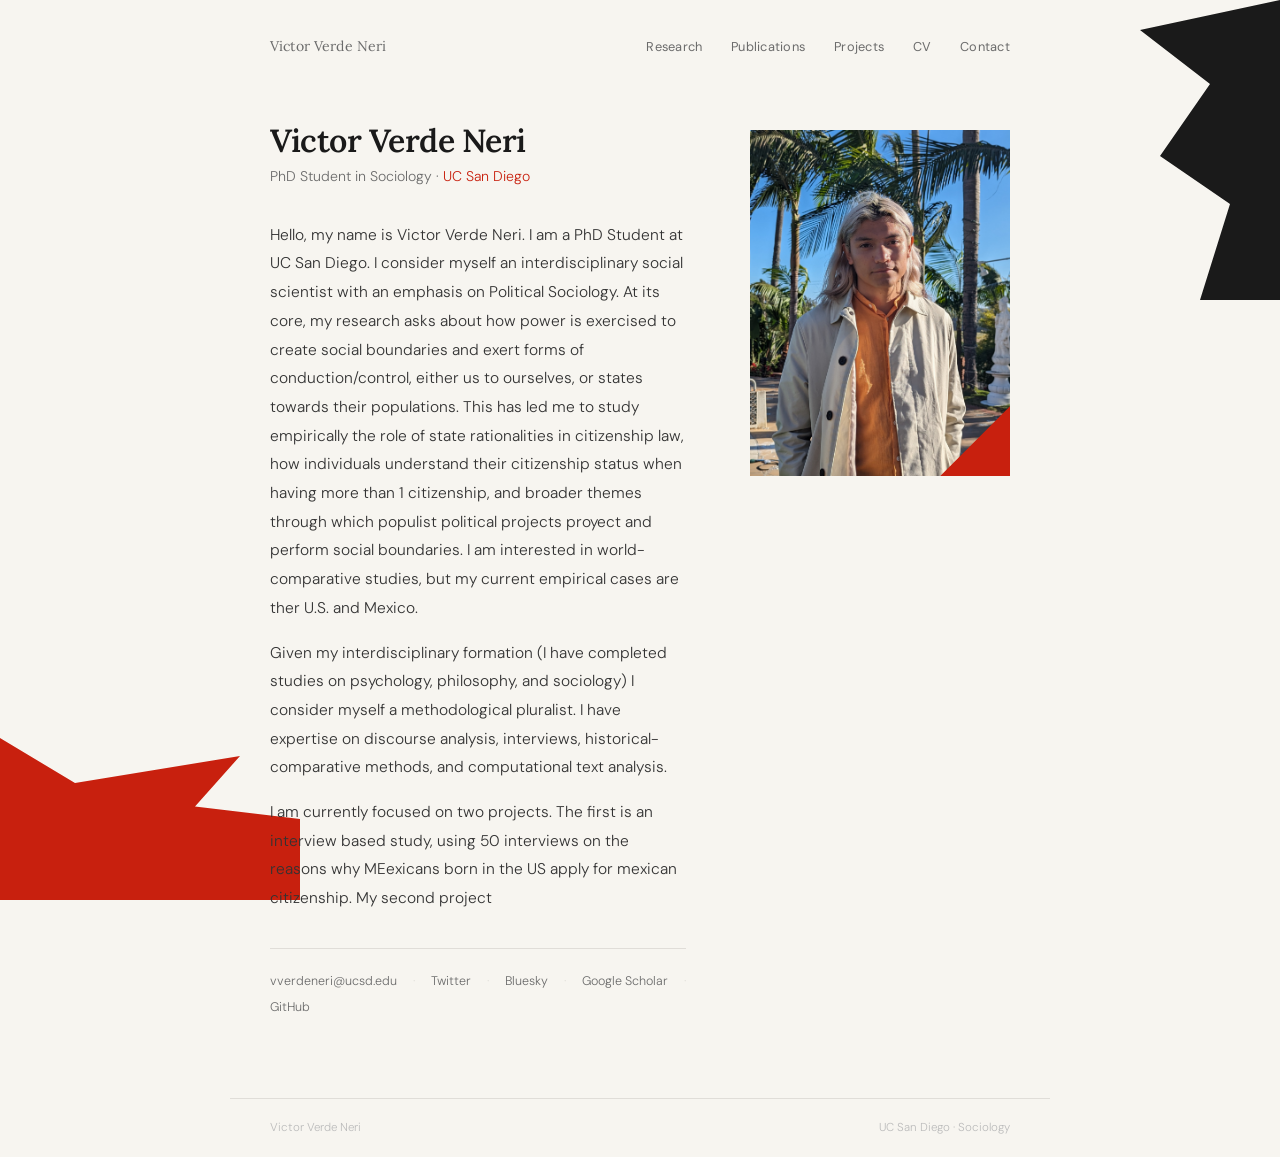
==== commit 1dbd544a: "update site" ====
--- a/docs/index.html
+++ b/docs/index.html
@@ -271,11 +271,12 @@
         </p>
 
         <div class="bio-text">
-          <p>Hi! I'm Victor. [Write your opening paragraph here — who you are, where you're from, what brought you to sociology. Keep it warm and human, the way you'd introduce yourself to a curious stranger at a conference.]</p>
-
-          <p>[Second paragraph — what you study, the questions that keep you up at night, the tensions or puzzles that drive your research. This is where your intellectual identity lives.]</p>
-
-          <p>[Third paragraph — methods, affiliations, or anything else that situates your work. You can also end with something personal: a spare time activity, a place, something that makes you you.]</p>
+          <p>Hello, my name is Victor Verde Neri. I am a PhD Student at UC San Diego. I consider myself an interdisciplinary social scientist with an emphasis on Political Sociology. At its core, my research asks about how power is exercised to create social boundaries and exert forms of conduction/control, either us to ourselves, or states towards their populations. This has led me to study empirically the role of state rationalities in citizenship law, how individuals understand their citizenship status when having more than 1 citizenship, and broader themes through which populist political projects proyect and perform social boundaries. I am interested in world-comparative studies, but my current empirical cases are ther U.S. and Mexico.    
+</p>
+
+          <p>Given my interdisciplinary formation (I have completed studies on psychology, philosophy, and sociology) I consider myself a methodological pluralist. I have expertise on discourse analysis, interviews, historical-comparative methods, and computational text analysis.</p>
+
+          <p>I am currently focused on two projects. The first is an interview based study, using 50 interviews on the reasons why MEexicans born in the US apply for mexican citizenship. My second project</p>
         </div>
 
         <div class="bio-links" id="contact">
@@ -294,8 +295,7 @@
       <!-- RIGHT: PHOTO -->
       <div class="photo-col">
         <div class="photo-frame">
-          <!-- Replace with: <img src="photo.jpg" alt="Victor Verde Neri"> -->
-          VVN
+        <img src="photo.jpg" alt="Victor Verde Neri">
         </div>
       </div>
 
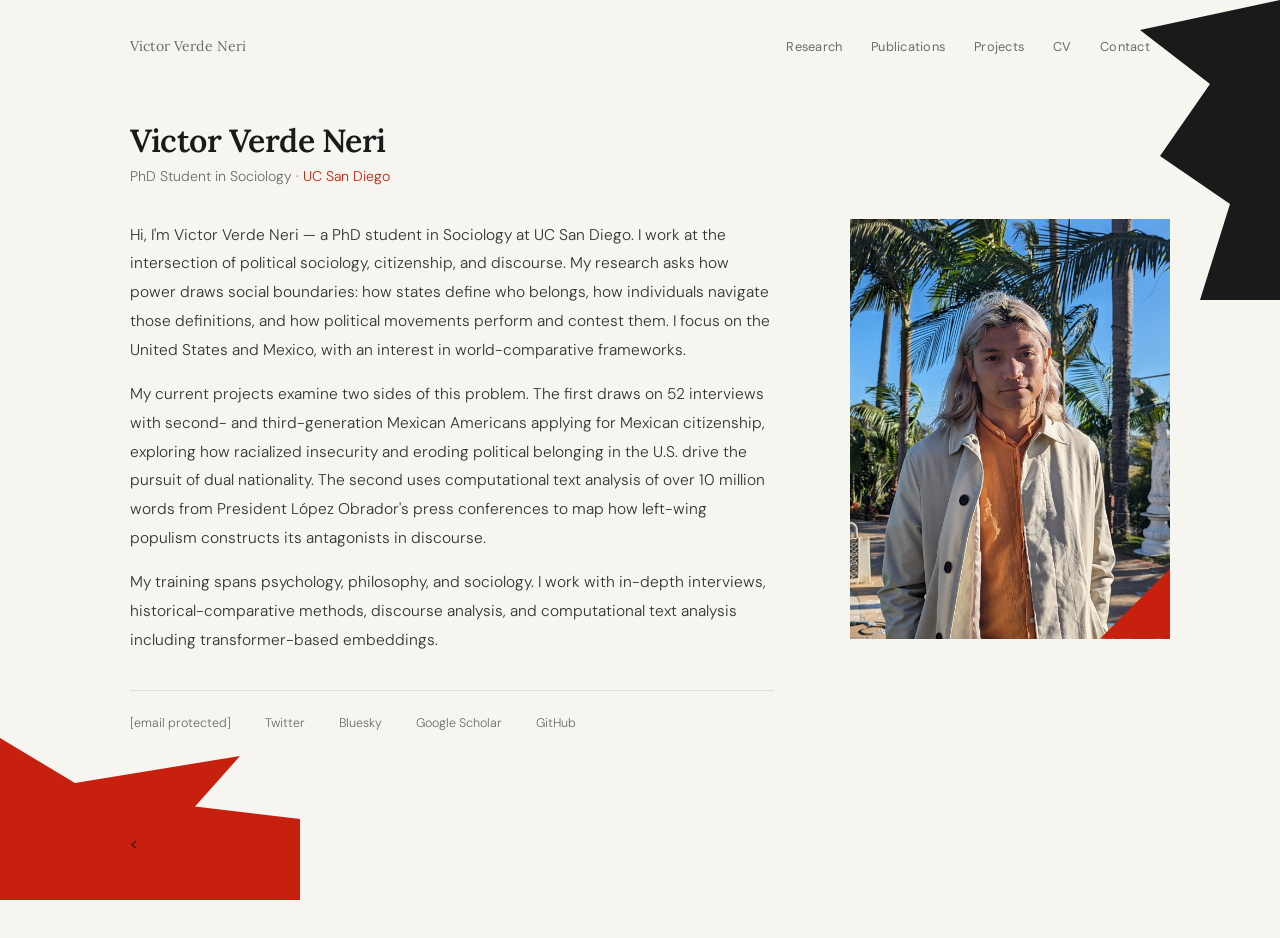
==== commit 09aeb64b: "add contact page, fix nav, resize photo" ====
--- a/docs/index.html
+++ b/docs/index.html
@@ -30,59 +30,32 @@
       overflow-x: hidden;
     }
 
-    /* ── CONSTRUCTIVIST SHAPES ── */
-
-    /* Shape 1: jagged black shard, top-right.
-       Like the heavy torn blocks in the poster references. */
     body::before {
       content: "";
       position: fixed;
-      top: 0;
-      right: 0;
-      width: 200px;
-      height: 300px;
+      top: 0; right: 0;
+      width: 200px; height: 300px;
       background: var(--black);
-      clip-path: polygon(
-        100% 0%,
-        100% 100%,
-        60% 100%,
-        75% 68%,
-        40% 52%,
-        65% 28%,
-        30% 10%
-      );
+      clip-path: polygon(100% 0%,100% 100%,60% 100%,75% 68%,40% 52%,65% 28%,30% 10%);
       pointer-events: none;
       z-index: 0;
     }
 
-    /* Shape 2: red angular wedge, bottom-left.
-       Like the heavy red blocks in the propaganda-style posters. */
     body::after {
       content: "";
       position: fixed;
-      bottom: 0;
-      left: 0;
-      width: 300px;
-      height: 180px;
+      bottom: 0; left: 0;
+      width: 300px; height: 180px;
       background: var(--red);
-      clip-path: polygon(
-        0% 100%,
-        100% 100%,
-        100% 55%,
-        65% 48%,
-        80% 20%,
-        25% 35%,
-        0% 10%
-      );
+      clip-path: polygon(0% 100%,100% 100%,100% 55%,65% 48%,80% 20%,25% 35%,0% 10%);
       pointer-events: none;
       z-index: 0;
     }
 
-    /* ── NAV ── */
     nav {
       position: relative;
       z-index: 10;
-      max-width: 820px;
+      max-width: 1100px;
       margin: 0 auto;
       padding: 2rem 2.5rem 0;
       display: flex;
@@ -96,13 +69,12 @@
       color: var(--muted);
       text-decoration: none;
       letter-spacing: 0.01em;
-    }
-
-    .nav-links {
-      display: flex;
-      gap: 1.8rem;
-      list-style: none;
-    }
+      transition: color 0.15s;
+    }
+
+    .nav-name:hover { color: var(--ink); }
+
+    .nav-links { display: flex; gap: 1.8rem; list-style: none; }
 
     .nav-links a {
       font-size: 0.8rem;
@@ -115,20 +87,28 @@
 
     .nav-links a:hover { color: var(--ink); }
 
-    /* ── MAIN ── */
     main {
       position: relative;
       z-index: 1;
-      max-width: 820px;
+      max-width: 1100px;
       margin: 0 auto;
       padding: 4rem 2.5rem 5rem;
     }
 
+    /* Layout: photo centered at top, bio below */
     .home-grid {
+      display: flex;
+      flex-direction: column;
+      align-items: center;
+      gap: 2.5rem;
+    }
+
+    .home-top {
       display: grid;
-      grid-template-columns: 1fr 260px;
-      gap: 4rem;
-      align-items: start;
+      grid-template-columns: 1fr 280px;
+      gap: 6rem;
+      align-items: center;
+      width: 100%;
     }
 
     /* ── LEFT: BIO ── */
@@ -187,12 +167,12 @@
       display: flex;
       flex-direction: column;
       align-items: center;
-      padding-top: 0.4rem;
+      justify-content: center;
     }
 
     .photo-frame {
-      width: 100%;
-      aspect-ratio: 3 / 4;
+      width: 320px;
+      height: 420px;
       overflow: hidden;
       background: #d0ccc4;
       display: flex;
@@ -204,14 +184,11 @@
       position: relative;
     }
 
-    /* Red triangle cut into bottom-right corner of photo */
     .photo-frame::after {
       content: "";
       position: absolute;
-      bottom: 0;
-      right: 0;
-      width: 70px;
-      height: 70px;
+      bottom: 0; right: 0;
+      width: 70px; height: 70px;
       background: var(--red);
       clip-path: polygon(100% 0%, 100% 100%, 0% 100%);
     }
@@ -222,11 +199,10 @@
       object-fit: cover;
     }
 
-    /* ── FOOTER ── */
     footer {
       position: relative;
       z-index: 1;
-      max-width: 820px;
+      max-width: 1100px;
       margin: 0 auto;
       padding: 1.2rem 2.5rem;
       border-top: 1px solid var(--rule);
@@ -236,10 +212,9 @@
       color: #bbb;
     }
 
-    /* ── RESPONSIVE ── */
     @media (max-width: 600px) {
       .home-grid { grid-template-columns: 1fr; }
-      .photo-col { order: -1; max-width: 200px; align-self: center; margin: 0 auto; }
+      .home-top { grid-template-columns: 1fr; } .photo-col { max-width: 180px; margin: 0 auto; }
       nav { flex-wrap: wrap; gap: 0.8rem; padding: 1.5rem 1.5rem 0; }
       main { padding: 2.5rem 1.5rem 4rem; }
       footer { padding: 1rem 1.5rem; }
@@ -249,19 +224,20 @@
 <body>
 
   <nav>
-    <a class="nav-name" href="#">Victor Verde Neri</a>
+    <a class="nav-name" href="index.html">Victor Verde Neri</a>
     <ul class="nav-links">
       <li><a href="research.html">Research</a></li>
       <li><a href="publications.html">Publications</a></li>
       <li><a href="projects.html">Projects</a></li>
       <li><a href="cv.html">CV</a></li>
-      <li><a href="#contact">Contact</a></li>
+      <li><a href="contact.html">Contact</a></li>
     </ul>
   </nav>
 
   <main>
     <div class="home-grid">
 
+      <div class="home-top">
       <!-- LEFT: BIO -->
       <div class="bio">
         <h1>Victor Verde Neri</h1>
@@ -271,16 +247,15 @@
         </p>
 
         <div class="bio-text">
-          <p>Hello, my name is Victor Verde Neri. I am a PhD Student at UC San Diego. I consider myself an interdisciplinary social scientist with an emphasis on Political Sociology. At its core, my research asks about how power is exercised to create social boundaries and exert forms of conduction/control, either us to ourselves, or states towards their populations. This has led me to study empirically the role of state rationalities in citizenship law, how individuals understand their citizenship status when having more than 1 citizenship, and broader themes through which populist political projects proyect and perform social boundaries. I am interested in world-comparative studies, but my current empirical cases are ther U.S. and Mexico.    
-</p>
-
-          <p>Given my interdisciplinary formation (I have completed studies on psychology, philosophy, and sociology) I consider myself a methodological pluralist. I have expertise on discourse analysis, interviews, historical-comparative methods, and computational text analysis.</p>
-
-          <p>I am currently focused on two projects. The first is an interview based study, using 50 interviews on the reasons why MEexicans born in the US apply for mexican citizenship. My second project</p>
+          <p>Hi, I'm Victor Verde Neri — a PhD student in Sociology at UC San Diego. I work at the intersection of political sociology, citizenship, and discourse. My research asks how power draws social boundaries: how states define who belongs, how individuals navigate those definitions, and how political movements perform and contest them. I focus on the United States and Mexico, with an interest in world-comparative frameworks.</p>
+
+          <p>My current projects examine two sides of this problem. The first draws on 52 interviews with second- and third-generation Mexican Americans applying for Mexican citizenship, exploring how racialized insecurity and eroding political belonging in the U.S. drive the pursuit of dual nationality. The second uses computational text analysis of over 10 million words from President López Obrador's press conferences to map how left-wing populism constructs its antagonists in discourse.</p>
+
+          <p>My training spans psychology, philosophy, and sociology. I work with in-depth interviews, historical-comparative methods, discourse analysis, and computational text analysis including transformer-based embeddings.</p>
         </div>
 
-        <div class="bio-links" id="contact">
-          <a href="mailto:vverdeneri@ucsd.edu">vverdeneri@ucsd.edu</a>
+        <div class="bio-links">
+          <a href="/cdn-cgi/l/email-protection#5c2a2a392e383932392e351c293f2f3872393829"><span class="__cf_email__" data-cfemail="daacacbfa8bebfb4bfa8b39aafb9a9bef4bfbeaf">[email&#160;protected]</span></a>
           <span class="sep">·</span>
           <a href="#">Twitter</a>
           <span class="sep">·</span>
@@ -295,17 +270,8 @@
       <!-- RIGHT: PHOTO -->
       <div class="photo-col">
         <div class="photo-frame">
-        <img src="photo.jpg" alt="Victor Verde Neri">
+          <img src="photo.jpg" alt="Victor Verde Neri">
         </div>
       </div>
 
-    </div>
-  </main>
-
-  <footer>
-    <span>Victor Verde Neri</span>
-    <span>UC San Diego · Sociology</span>
-  </footer>
-
-</body>
-</html>
+    <
